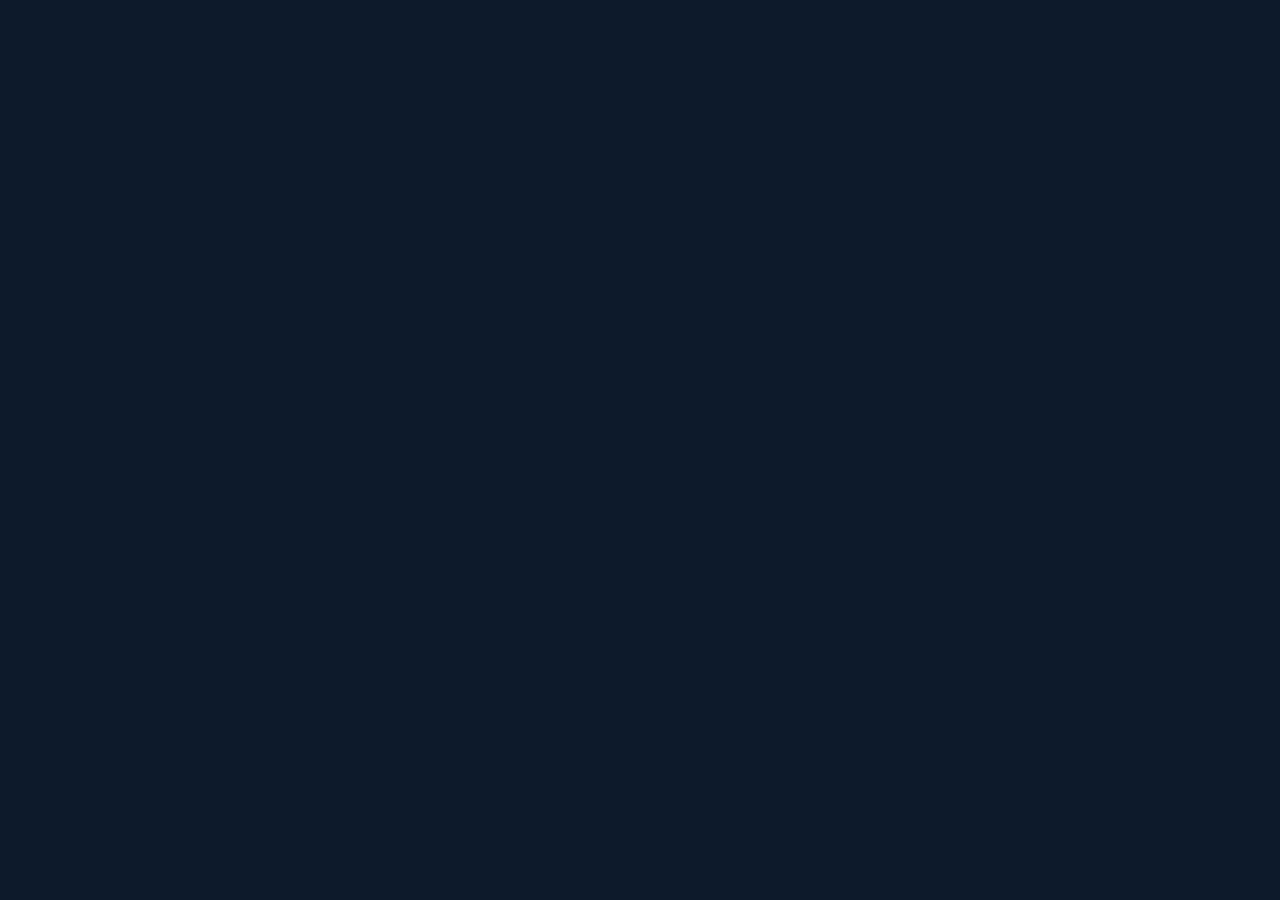
==== features.html @ 4efe016e "Added features page" ====
<!DOCTYPE html>
<html lang="en">

<head>
    <meta charset="UTF-8">
    <meta name="viewport" content="width=device-width, initial-scale=1">

    <title> Features </title>

    <!-- Loads the fonts from Google Fonts (needs internet) -->
    <link href="https://fonts.googleapis.com/css2?family=IBM+Plex+Mono&family=IBM+Plex+Sans:wght@400;500;600&display=swap" rel="stylesheet">

    <!-- External CSS stylesheet -->
    <link rel="stylesheet" href="style.css">

</head>
---- style.css ----
/* GENERAL STYLES */
        /* ---------- Colors ---------- */
                :root {
                    --background: #0d1a2b;   /* dark blue page background */
                    --text: #eef2f8;         /* light blue text */
                    --gray: #9fb0c6;         /* softer text */
                    --line: #1c2c44;         /* thin separator lines */
                    --green: #9efff4;        /* accent green */
                    --green-dark: #3fd1c0;   /* button green */
                }
        /* ---------- Basic Setup ---------- */
                * {
                    margin: 0;
                    padding: 0;
                    box-sizing: border-box;
                }

                body {
                    font-family: "IBM Plex Sans", Arial, sans-serif;
                    background-color: var(--background);
                    color: var(--text);
                }

                /* container keeps content centered and not too wide */
                .container {
                    max-width: 1200px;
                    margin: 0 auto; /* auto on the sides = centered */
                    padding: 0 20px;
                }
        /* ---------- Navigation Bar ---------- */
                .navbar {
                    display: flex;                  /* flex = children are side by side */
                    justify-content: space-between; /* logo left, links right */
                    align-items: center;            /* vertically center children */
                    padding: 24px 0;
                }

                .logo {
                    font-size: 18px;
                    font-weight: 600;
                }

                .nav-links {
                    list-style: none; /* removes bullet pts */
                    display: flex;
                    gap: 28px;        /* space between links */
                }

                .nav-links a {
                    color: var(--gray);
                    text-decoration: none; /* removes underline */
                    padding-bottom: 6px;   /* underline */
                }

                .nav-links a.active {
                    color: var(--text);
                    border-bottom: 2px solid var(--green); /* green line under "Home" */
                }
        /* ---------- Hero Section ---------- */
                .hero {
                    display: flex;
                    justify-content: space-between;
                    gap: 40px;
                    padding: 70px 0 90px;
                }

                .hero-left {
                    flex: 1; /* takes up remaining space */
                }

                h1 {
                    font-size: 60px;
                    font-weight: 500;
                    line-height: 1.1;
                }

                /* the green word "noticed." */
                .green-text {
                    color: var(--green);
                }

                .subtitle {
                    color: var(--gray);
                    font-size: 20px;
                    margin: 28px 0 34px;  /* top, sides, bottom */
                }

        /* ---------- Buttons ---------- */
                .buttons {
                    display: flex;
                    gap: 12px;
                }

                .button {
                    padding: 14px 24px;
                    border-radius: 6px;   /* rounded corners */
                    border: 1px solid var(--line);
                    color: var(--text);
                    text-decoration: none; /* removes underline */
                    font-size: 17px;
                }

                .button-green {
                    background-color: var(--green-dark);
                    border-color: var(--green-dark);
                }

        /* ---------- Score Panel ---------- */
                .score-panel {
                    width: 340px;
                    padding-top: 40px;
                }

                /* small uppercase labels: "RÉSUMÉ SCORE", "FIND", "BUILD", "SHOW" */
                .small-label {
                    font-family: "IBM Plex Mono", monospace;
                    font-size: 13px;
                    letter-spacing: 2px;
                    text-transform: uppercase;
                    color: var(--gray);
                }

                .big-number {
                    font-size: 68px;
                    font-weight: 500;
                    margin: 4px 0 28px;
                }

        /* ---------- 3 columns at the bottom ---------- */
                .features {
                    display: flex;
                    gap: 24px;
                    border-top: 1px solid var(--line); /* thin line above the section */
                    padding: 32px 0 60px;
                }

                .feature {
                    flex: 1; /* all 3 columns get the same width */
                }

                .feature h3 {
                    font-size: 18px;
                    margin: 10px 0 8px;
                }

                .feature p {
                    color: var(--gray);
                    font-size: 18px;
                }

        /* ---------- Phone version ---------- */
                /* media query for screens smaller than 800px */
                @media (max-width: 800px) {
                    .navbar,
                    .hero,
                    .features {
                        flex-direction: column;   /* stack things vertically instead of side by side */
                    }

                    .navbar {
                        align-items: flex-start;
                        gap: 16px;
                    }

                    .score-panel {
                        width: 100%;
                        padding-top: 0;
                    }

                    h1 {
                        font-size: 44px;
                    }
                }
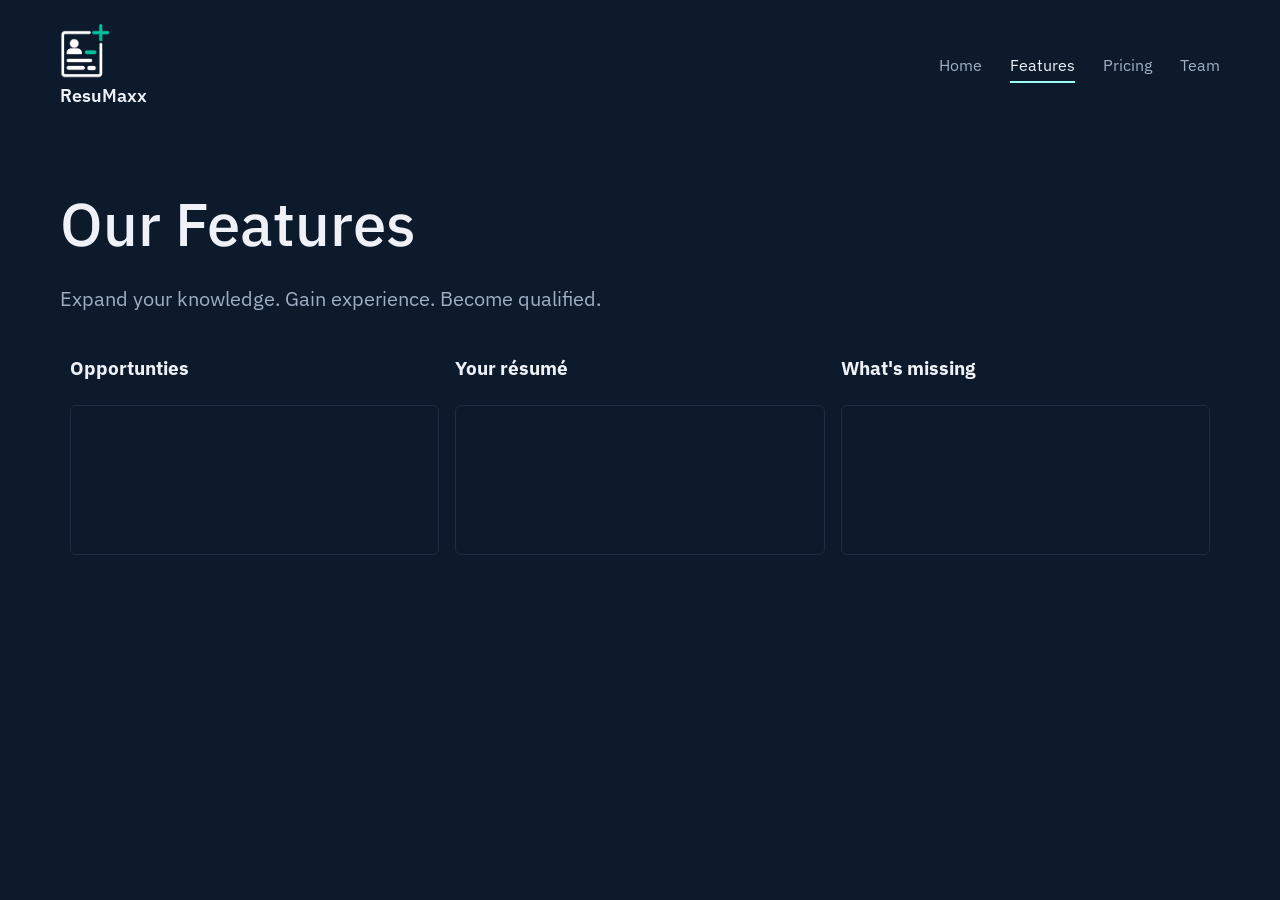
==== commit 67a18801: "Added multiple things 1. Added content to features page 2. Added more styling options in css file li" ====
--- a/features.html
+++ b/features.html
@@ -16,6 +16,50 @@
 
 </head>
 
+<div class="container">
 
+    <!-- Navigation Bar -->
+    <div class="navbar">
+        <div class = "logo"> 
+            <img src="UI-Images/ResuMaxx-Icon.png" alt="ResuMaxx Icon UI" width= "50">
+            <div class="logo">ResuMaxx</div>
+        </div>
 
+        <ul class="nav-links">
+            <li><a href="#">Home</a></li>
+            <li><a href="#features" class="active">Features</a></li>
+            <li><a href="#pricing">Pricing</a></li>
+            <li><a href="#team">Team</a></li>
+        </ul>
 
+         
+    </div>
+
+    <!-- the Hero section -->
+    <div class="hero-left">
+            <br> <br> <br>
+            <h1> Our Features</h1>
+            <p class="subtitle">
+                Expand your knowledge. Gain experience. Become qualified.
+            </p>
+    </div>
+
+    <!-- Features container -->
+    <div class="column-container"> 
+
+        <div class="row-container"> 
+            <h3 class = "hero-left"> Opportunties</h3>
+            <h3 class = "hero-left"> Your résumé</h3>
+            <h3 class = "hero-left"> What's missing</h3>
+        </div>  
+
+        <div class="row-container"> 
+            <div class = "box" >  </div>
+            <div class = "box"> </div>
+            <div class = "box"> </div>
+        </div>
+
+       
+        
+
+    </div>
--- a/style.css
+++ b/style.css
@@ -27,6 +27,20 @@
                     margin: 0 auto; /* auto on the sides = centered */
                     padding: 0 20px;
                 }
+                /* **container that makes elements side by side */
+                .row-container{
+                    display: flex;
+                    flex-direction: row;
+                    padding: 10px;
+                    gap: 16px;  
+                }
+                
+                /* container that stakcs elemtns */
+                .column-container{
+                    display: flex;
+                    flex-direction: column;
+                    gap: 5px;  
+                }
         /* ---------- Navigation Bar ---------- */
                 .navbar {
                     display: flex;                  /* flex = children are side by side */
@@ -172,3 +186,15 @@
                     }
                 }
 
+        /* ---------- ** Box Containers  ---------- */
+                
+                .box{
+                    display: flex;
+                    flex: 1 auto;
+                    padding: 10px;
+                    border-radius: 6px;
+                    border: 1px solid var(--line);
+                    font-size: 17px;
+                    min-height: 150px;
+                }
+
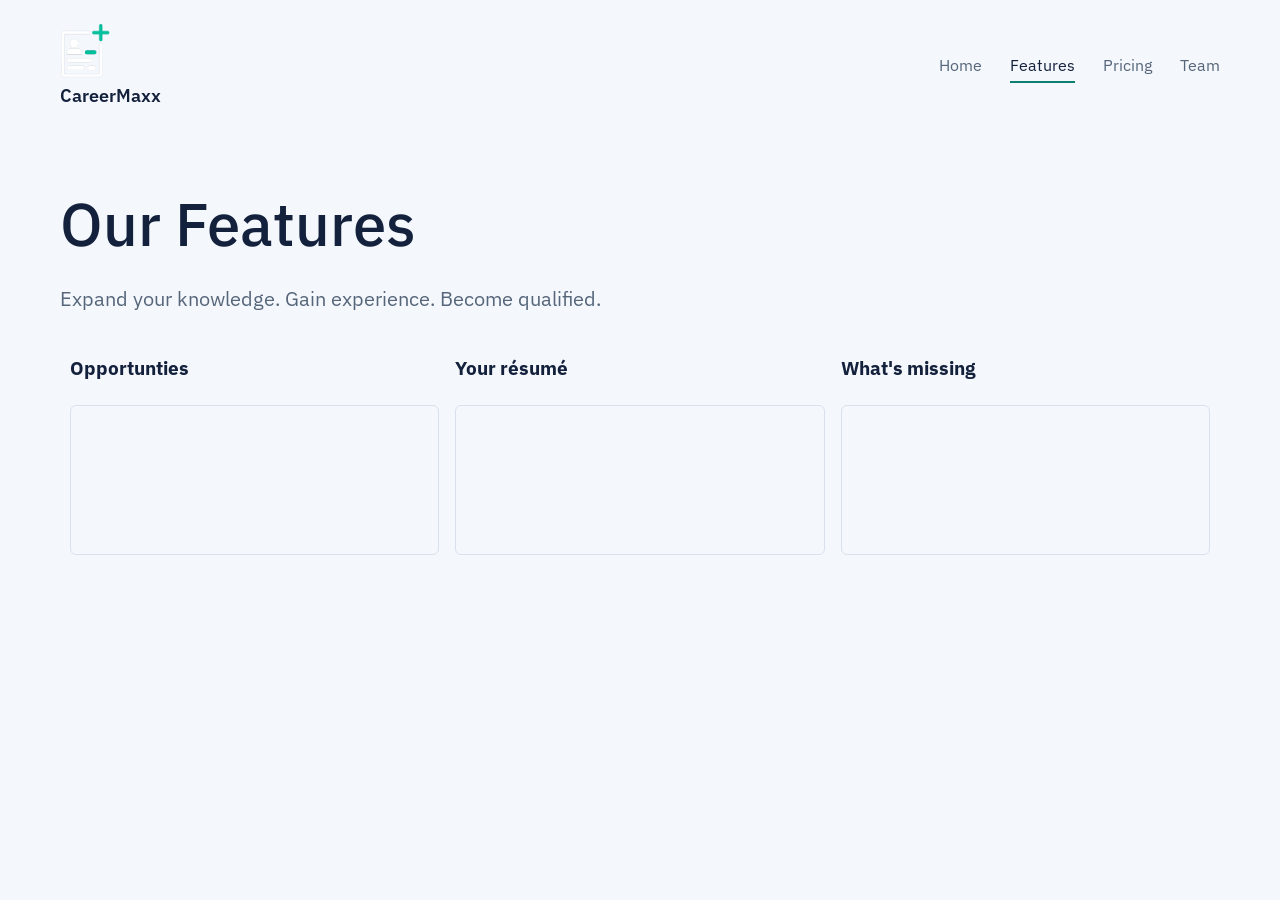
==== commit b443dfa9: "1. project's name changed to CareerMaxx, 2. color palette light 3. added more dynamic to the home pa" ====
--- a/features.html
+++ b/features.html
@@ -16,20 +16,22 @@
 
 </head>
 
+<body>
+
 <div class="container">
 
     <!-- Navigation Bar -->
     <div class="navbar">
         <div class = "logo"> 
             <img src="UI-Images/ResuMaxx-Icon.png" alt="ResuMaxx Icon UI" width= "50">
-            <div class="logo">ResuMaxx</div>
+            <div class="logo">CareerMaxx</div>
         </div>
 
         <ul class="nav-links">
-            <li><a href="#">Home</a></li>
-            <li><a href="#features" class="active">Features</a></li>
-            <li><a href="#pricing">Pricing</a></li>
-            <li><a href="#team">Team</a></li>
+            <li><a href="index.html" >Home</a></li>
+            <li><a href="features.html" class="active">Features</a></li>
+            <li><a href="pricing.html">Pricing</a></li>
+            <li><a href="team.html">Team</a></li>
         </ul>
 
          
@@ -59,7 +61,9 @@
             <div class = "box"> </div>
         </div>
 
-       
-        
 
     </div>
+
+    </div>
+</body>
+</html>
--- a/style.css
+++ b/style.css
@@ -1,11 +1,11 @@
 /* GENERAL STYLES */
         /* ---------- Colors ---------- */
                 :root {
-                    --background: #0d1a2b;   /* dark blue page background */
-                    --text: #eef2f8;         /* light blue text */
-                    --gray: #9fb0c6;         /* softer text */
-                    --line: #1c2c44;         /* thin separator lines */
-                    --green: #9efff4;        /* accent green */
+                    --background: #f4f7fb;   /* light page background */
+                    --text: #14213d;         /* dark blue text */
+                    --gray: #55657a;         /* softer text */
+                    --line: #d9e2ec;         /* thin separator lines */
+                    --green: #0b7f72;        /* accent green */
                     --green-dark: #3fd1c0;   /* button green */
                 }
         /* ---------- Basic Setup ---------- */
@@ -32,14 +32,14 @@
                     display: flex;
                     flex-direction: row;
                     padding: 10px;
-                    gap: 16px;  
-                }
-                
+                    gap: 16px;
+                }
+
                 /* container that stakcs elemtns */
                 .column-container{
                     display: flex;
                     flex-direction: column;
-                    gap: 5px;  
+                    gap: 5px;
                 }
         /* ---------- Navigation Bar ---------- */
                 .navbar {
@@ -144,12 +144,24 @@
                 .features {
                     display: flex;
                     gap: 24px;
-                    border-top: 1px solid var(--line); /* thin line above the section */
-                    padding: 32px 0 60px;
-                }
-
+                    padding: 14px 0;
+                }
+
+                /* each column is now a white box */
                 .feature {
                     flex: 1; /* all 3 columns get the same width */
+                    background-color: white;
+                    border: 1px solid var(--line);
+                    border-radius: 12px;
+                    padding: 26px;
+                    transition: transform 0.3s ease, box-shadow 0.3s ease;
+                    animation: fadeUp 0.7s ease both;
+                }
+
+                /* box moves up a little when the mouse is on it */
+                .feature:hover {
+                    transform: translateY(-5px);
+                    box-shadow: 0 10px 24px rgba(20, 33, 61, 0.12);
                 }
 
                 .feature h3 {
@@ -187,7 +199,7 @@
                 }
 
         /* ---------- ** Box Containers  ---------- */
-                
+
                 .box{
                     display: flex;
                     flex: 1 auto;
@@ -198,3 +210,255 @@
                     min-height: 150px;
                 }
 
+        /* ---------- Sign up button in hero ---------- */
+                #openBtn {
+                    padding: 14px 24px;
+                    border-radius: 6px;
+                    border: none;
+                    background-color: var(--green-dark);
+                    color: var(--text);
+                    font-size: 17px;
+                    font-family: "IBM Plex Sans", Arial, sans-serif;
+
+                }
+
+
+        /* ---------- pop-up sign up ---------- */
+                .overlay {
+                    display: none;
+                    position: fixed;
+                    top: 0;
+                    left: 0;
+                    width: 100%;
+                    height: 100%;
+                    background-color: rgba(0, 0, 0, 0.7);
+                    justify-content: center;
+                    align-items: center;
+                    z-index: 1000;
+                }
+
+                .overlay.show {
+                    display: flex;
+                }
+
+                .modal {
+                    background-color: var(--background);
+                    padding: 40px;
+                    border-radius: 12px;
+                    border: 1px solid var(--line);
+                    width: 90%;
+                    max-width: 400px;
+                    position: relative;
+                }
+
+                .modal h2 {
+                    margin-bottom: 24px;
+                    font-size: 28px;
+                }
+
+                .modal input {
+                    display: block;
+                    width: 100%;
+                    margin-bottom: 14px;
+                    padding: 12px;
+                    box-sizing: border-box;
+                    background-color: var(--line);
+                    border: 1px solid var(--line);
+                    border-radius: 6px;
+                    color: var(--text);
+                    font-family: "IBM Plex Sans", Arial, sans-serif;
+                }
+
+                .modal input::placeholder {
+                    color: var(--gray);
+                }
+
+                .modal button[type="submit"] {
+                    width: 100%;
+                    padding: 12px;
+                    margin-top: 10px;
+                    background-color: var(--green-dark);
+                    border: none;
+                    border-radius: 6px;
+                    color: var(--text);
+                    font-size: 16px;
+                    font-weight: 500;
+                    cursor: pointer;
+                    font-family: "IBM Plex Sans", Arial, sans-serif;
+                    transition: all 0.3s ease;
+                }
+
+                .modal button[type="submit"]:hover {
+                    background-color: var(--green);
+                    color: var(--background);
+                }
+
+                .close {
+                    position: absolute;
+                    top: 15px;
+                    right: 20px;
+                    background: none;
+                    border: none;
+                    font-size: 28px;
+                    color: var(--gray);
+                    cursor: pointer;
+                    transition: color 0.3s ease;
+                }
+
+                .close:hover {
+                    color: var(--text);
+                }
+
+        /* ---------- GRAPHICS AND BOXES ---------- */
+
+                /* space at the bottom of every page */
+                .container {
+                    padding-bottom: 60px;
+                }
+
+                /* nimation: things slide up and fade in when the page loads */
+                @keyframes fadeUp {
+                    from {
+                        opacity: 0;
+                        transform: translateY(20px);
+                    }
+                    to {
+                        opacity: 1;
+                        transform: translateY(0);
+                    }
+                }
+
+        /* ---------- Round icons ---------- */
+                .icon {
+                    width: 46px;
+                    height: 46px;
+                    border-radius: 50%;
+                    background-color: #dff5f1;   /* light green circle */
+                    display: flex;
+                    align-items: center;
+                    justify-content: center;
+                    margin-bottom: 16px;
+                    font-weight: 600;
+                    font-size: 18px;
+                    color: var(--green);
+                }
+
+                .icon svg {
+                    width: 22px;
+                    height: 22px;
+                    stroke: var(--green);
+                    fill: none;
+                    stroke-width: 2;
+                    stroke-linecap: round;
+                    stroke-linejoin: round;
+                }
+
+        /* ---------- Score card (home page) ---------- */
+                .score-card {
+                    background-color: white;
+                    border: 1px solid var(--line);
+                    border-radius: 14px;
+                    padding: 24px;
+                    box-shadow: 0 10px 28px rgba(20, 33, 61, 0.10);
+                    animation: fadeUp 0.9s ease both;
+                }
+
+                .ring-row {
+                    display: flex;
+                    align-items: center;
+                    gap: 20px;
+                    margin: 18px 0 20px;
+                }
+
+                /* the circle that shows the score: 72% is green, the rest is gray */
+                .ring {
+                    width: 110px;
+                    height: 110px;
+                    border-radius: 50%;
+                    background: conic-gradient(var(--green-dark) 0 72%, var(--line) 0);
+                    display: flex;
+                    align-items: center;
+                    justify-content: center;
+                    flex-shrink: 0;
+                }
+
+                /* white circle on top of the ring so it looks like a donut */
+                .ring-inner {
+                    width: 82px;
+                    height: 82px;
+                    border-radius: 50%;
+                    background-color: white;
+                    display: flex;
+                    align-items: center;
+                    justify-content: center;
+                    font-size: 34px;
+                    font-weight: 600;
+                }
+
+                .ring-text {
+                    color: var(--gray);
+                    font-size: 15px;
+                }
+
+                .ring-text b {
+                    color: var(--text);
+                    font-size: 18px;
+                }
+
+                /* one line in the gap list */
+                .gap {
+                    display: flex;
+                    justify-content: space-between;
+                    gap: 10px;
+                    background-color: #fff6e0;
+                    border-left: 4px solid #e0a020;
+                    border-radius: 6px;
+                    padding: 9px 12px;
+                    font-size: 14px;
+                }
+
+                .gap span {
+                    color: var(--green);
+                    font-weight: 600;
+                    white-space: nowrap;
+                }
+
+        /* ---------- Numbers row ---------- */
+                .stats {
+                    display: flex;
+                    flex-wrap: wrap;
+                    gap: 20px;
+                    padding: 10px 0 14px;
+                }
+
+                .stat {
+                    flex: 1;
+                    min-width: 200px;
+                    background-color: white;
+                    border: 1px solid var(--line);
+                    border-top: 4px solid var(--green-dark);
+                    border-radius: 12px;
+                    padding: 20px 24px;
+                    animation: fadeUp 0.9s ease both;
+                }
+
+                .stat-number {
+                    font-size: 40px;
+                    font-weight: 500;
+                    margin-bottom: 4px;
+                }
+
+        /* ---------- Team pictures (initials in a circle) ---------- */
+                .avatar {
+                    width: 64px;
+                    height: 64px;
+                    border-radius: 50%;
+                    background: linear-gradient(135deg, var(--green-dark), var(--green));
+                    color: white;
+                    display: flex;
+                    align-items: center;
+                    justify-content: center;
+                    font-size: 22px;
+                    font-weight: 600;
+                    margin-bottom: 16px;
+                }
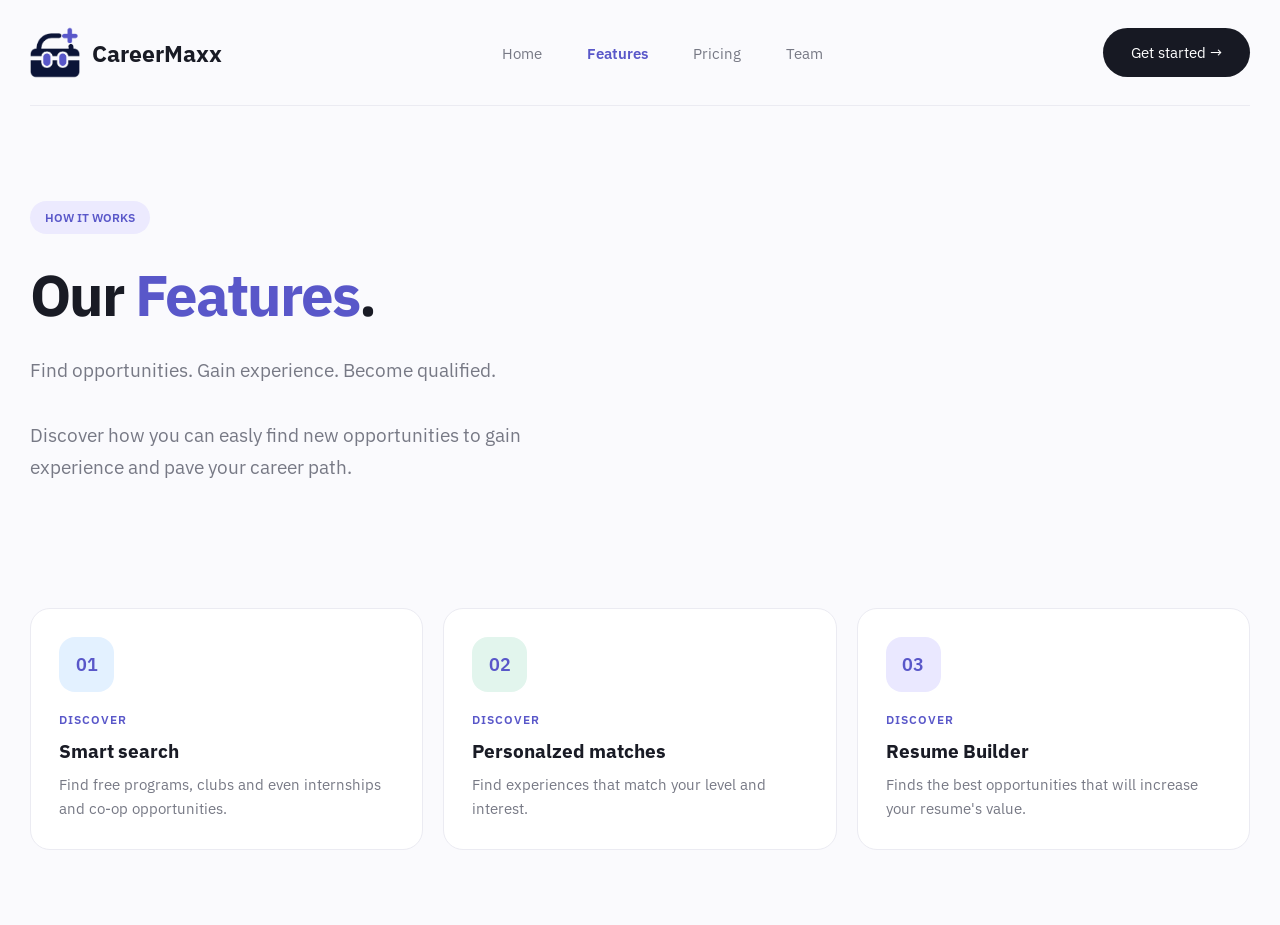
==== commit ecfd34c1: "Updated features page to match home template and theme + Added new feature boxes + Created new  Care" ====
--- a/features.html
+++ b/features.html
@@ -22,44 +22,82 @@
 
     <!-- Navigation Bar -->
     <div class="navbar">
-        <div class = "logo"> 
-            <img src="UI-Images/ResuMaxx-Icon.png" alt="ResuMaxx Icon UI" width= "50">
-            <div class="logo">CareerMaxx</div>
+
+        <div class="logo">
+            <img src="UI-Images/CareerMaxx-Icon.png" alt="ResuMaxx Icon UI" width= "50">
+            CareerMaxx
         </div>
 
         <ul class="nav-links">
             <li><a href="index.html" >Home</a></li>
-            <li><a href="features.html" class="active">Features</a></li>
+            <li><a href="features.html"class="active">Features</a></li>
             <li><a href="pricing.html">Pricing</a></li>
             <li><a href="team.html">Team</a></li>
         </ul>
 
-         
+        <button class="button button-dark" id="openBtn">
+            Get started →
+        </button>
+
     </div>
 
-    <!-- the Hero section -->
-    <div class="hero-left">
-            <br> <br> <br>
-            <h1> Our Features</h1>
+    <!-- Hero Section -->
+    <div class="hero">
+
+        <!-- Left side -->
+        <div class="hero-left">
+
+            <div class="tag"> HOW IT WORKS </div>
+            <h1>
+                Our <span class="purple-text">Features</span>.<br>
+            </h1>
+
             <p class="subtitle">
-                Expand your knowledge. Gain experience. Become qualified.
+                Find opportunities. Gain experience. Become qualified.
+                <br><br>
+                Discover how you can easly find new opportunities to gain experience and pave your career path.  
             </p>
+        </div>
+    
     </div>
+
 
     <!-- Features container -->
     <div class="column-container"> 
 
-        <div class="row-container"> 
-            <h3 class = "hero-left"> Opportunties</h3>
-            <h3 class = "hero-left"> Your résumé</h3>
-            <h3 class = "hero-left"> What's missing</h3>
-        </div>  
+        <div class="features">
 
-        <div class="row-container"> 
-            <div class = "box" >  </div>
-            <div class = "box"> </div>
-            <div class = "box"> </div>
+            
+            <div class="feature">
+                <div class="icon blue-icon">01</div>
+                <div class="small-label">DISCOVER</div>
+                <h3> Smart search</h3>
+                <p>
+                    Find free programs, clubs and even internships and co-op opportunities.
+                </p>
+            </div>
+
+            <div class="feature">
+                <div class="icon green-icon">02</div>
+                <div class="small-label">DISCOVER</div>
+                <h3> Personalzed matches </h3>
+                <p>
+                    Find experiences that match your level and interest. 
+                </p>
+            </div>
+
+            <div class="feature">
+                <div class="icon purple-icon">03 </div>
+                <div class="small-label"> DISCOVER </div>
+                <h3> Resume Builder </h3>
+                <p>
+                    Finds the best opportunities that will increase your resume's value.
+                </p>
+            </div>
+
         </div>
+
+        
 
 
     </div>
--- a/style.css
+++ b/style.css
@@ -1,464 +1,604 @@
-/* GENERAL STYLES */
-        /* ---------- Colors ---------- */
-                :root {
-                    --background: #f4f7fb;   /* light page background */
-                    --text: #14213d;         /* dark blue text */
-                    --gray: #55657a;         /* softer text */
-                    --line: #d9e2ec;         /* thin separator lines */
-                    --green: #0b7f72;        /* accent green */
-                    --green-dark: #3fd1c0;   /* button green */
-                }
-        /* ---------- Basic Setup ---------- */
-                * {
-                    margin: 0;
-                    padding: 0;
-                    box-sizing: border-box;
-                }
-
-                body {
-                    font-family: "IBM Plex Sans", Arial, sans-serif;
-                    background-color: var(--background);
-                    color: var(--text);
-                }
-
-                /* container keeps content centered and not too wide */
-                .container {
-                    max-width: 1200px;
-                    margin: 0 auto; /* auto on the sides = centered */
-                    padding: 0 20px;
-                }
-                /* **container that makes elements side by side */
-                .row-container{
-                    display: flex;
-                    flex-direction: row;
-                    padding: 10px;
-                    gap: 16px;
-                }
-
-                /* container that stakcs elemtns */
-                .column-container{
-                    display: flex;
-                    flex-direction: column;
-                    gap: 5px;
-                }
-        /* ---------- Navigation Bar ---------- */
-                .navbar {
-                    display: flex;                  /* flex = children are side by side */
-                    justify-content: space-between; /* logo left, links right */
-                    align-items: center;            /* vertically center children */
-                    padding: 24px 0;
-                }
-
-                .logo {
-                    font-size: 18px;
-                    font-weight: 600;
-                }
-
-                .nav-links {
-                    list-style: none; /* removes bullet pts */
-                    display: flex;
-                    gap: 28px;        /* space between links */
-                }
-
-                .nav-links a {
-                    color: var(--gray);
-                    text-decoration: none; /* removes underline */
-                    padding-bottom: 6px;   /* underline */
-                }
-
-                .nav-links a.active {
-                    color: var(--text);
-                    border-bottom: 2px solid var(--green); /* green line under "Home" */
-                }
-        /* ---------- Hero Section ---------- */
-                .hero {
-                    display: flex;
-                    justify-content: space-between;
-                    gap: 40px;
-                    padding: 70px 0 90px;
-                }
-
-                .hero-left {
-                    flex: 1; /* takes up remaining space */
-                }
-
-                h1 {
-                    font-size: 60px;
-                    font-weight: 500;
-                    line-height: 1.1;
-                }
-
-                /* the green word "noticed." */
-                .green-text {
-                    color: var(--green);
-                }
-
-                .subtitle {
-                    color: var(--gray);
-                    font-size: 20px;
-                    margin: 28px 0 34px;  /* top, sides, bottom */
-                }
-
-        /* ---------- Buttons ---------- */
-                .buttons {
-                    display: flex;
-                    gap: 12px;
-                }
-
-                .button {
-                    padding: 14px 24px;
-                    border-radius: 6px;   /* rounded corners */
-                    border: 1px solid var(--line);
-                    color: var(--text);
-                    text-decoration: none; /* removes underline */
-                    font-size: 17px;
-                }
-
-                .button-green {
-                    background-color: var(--green-dark);
-                    border-color: var(--green-dark);
-                }
-
-        /* ---------- Score Panel ---------- */
-                .score-panel {
-                    width: 340px;
-                    padding-top: 40px;
-                }
-
-                /* small uppercase labels: "RÉSUMÉ SCORE", "FIND", "BUILD", "SHOW" */
-                .small-label {
-                    font-family: "IBM Plex Mono", monospace;
-                    font-size: 13px;
-                    letter-spacing: 2px;
-                    text-transform: uppercase;
-                    color: var(--gray);
-                }
-
-                .big-number {
-                    font-size: 68px;
-                    font-weight: 500;
-                    margin: 4px 0 28px;
-                }
-
-        /* ---------- 3 columns at the bottom ---------- */
-                .features {
-                    display: flex;
-                    gap: 24px;
-                    padding: 14px 0;
-                }
-
-                /* each column is now a white box */
-                .feature {
-                    flex: 1; /* all 3 columns get the same width */
-                    background-color: white;
-                    border: 1px solid var(--line);
-                    border-radius: 12px;
-                    padding: 26px;
-                    transition: transform 0.3s ease, box-shadow 0.3s ease;
-                    animation: fadeUp 0.7s ease both;
-                }
-
-                /* box moves up a little when the mouse is on it */
-                .feature:hover {
-                    transform: translateY(-5px);
-                    box-shadow: 0 10px 24px rgba(20, 33, 61, 0.12);
-                }
-
-                .feature h3 {
-                    font-size: 18px;
-                    margin: 10px 0 8px;
-                }
-
-                .feature p {
-                    color: var(--gray);
-                    font-size: 18px;
-                }
-
-        /* ---------- Phone version ---------- */
-                /* media query for screens smaller than 800px */
-                @media (max-width: 800px) {
-                    .navbar,
-                    .hero,
-                    .features {
-                        flex-direction: column;   /* stack things vertically instead of side by side */
-                    }
-
-                    .navbar {
-                        align-items: flex-start;
-                        gap: 16px;
-                    }
-
-                    .score-panel {
-                        width: 100%;
-                        padding-top: 0;
-                    }
-
-                    h1 {
-                        font-size: 44px;
-                    }
-                }
-
-        /* ---------- ** Box Containers  ---------- */
-
-                .box{
-                    display: flex;
-                    flex: 1 auto;
-                    padding: 10px;
-                    border-radius: 6px;
-                    border: 1px solid var(--line);
-                    font-size: 17px;
-                    min-height: 150px;
-                }
-
-        /* ---------- Sign up button in hero ---------- */
-                #openBtn {
-                    padding: 14px 24px;
-                    border-radius: 6px;
-                    border: none;
-                    background-color: var(--green-dark);
-                    color: var(--text);
-                    font-size: 17px;
-                    font-family: "IBM Plex Sans", Arial, sans-serif;
-
-                }
-
-
-        /* ---------- pop-up sign up ---------- */
-                .overlay {
-                    display: none;
-                    position: fixed;
-                    top: 0;
-                    left: 0;
-                    width: 100%;
-                    height: 100%;
-                    background-color: rgba(0, 0, 0, 0.7);
-                    justify-content: center;
-                    align-items: center;
-                    z-index: 1000;
-                }
-
-                .overlay.show {
-                    display: flex;
-                }
-
-                .modal {
-                    background-color: var(--background);
-                    padding: 40px;
-                    border-radius: 12px;
-                    border: 1px solid var(--line);
-                    width: 90%;
-                    max-width: 400px;
-                    position: relative;
-                }
-
-                .modal h2 {
-                    margin-bottom: 24px;
-                    font-size: 28px;
-                }
-
-                .modal input {
-                    display: block;
-                    width: 100%;
-                    margin-bottom: 14px;
-                    padding: 12px;
-                    box-sizing: border-box;
-                    background-color: var(--line);
-                    border: 1px solid var(--line);
-                    border-radius: 6px;
-                    color: var(--text);
-                    font-family: "IBM Plex Sans", Arial, sans-serif;
-                }
-
-                .modal input::placeholder {
-                    color: var(--gray);
-                }
-
-                .modal button[type="submit"] {
-                    width: 100%;
-                    padding: 12px;
-                    margin-top: 10px;
-                    background-color: var(--green-dark);
-                    border: none;
-                    border-radius: 6px;
-                    color: var(--text);
-                    font-size: 16px;
-                    font-weight: 500;
-                    cursor: pointer;
-                    font-family: "IBM Plex Sans", Arial, sans-serif;
-                    transition: all 0.3s ease;
-                }
-
-                .modal button[type="submit"]:hover {
-                    background-color: var(--green);
-                    color: var(--background);
-                }
-
-                .close {
-                    position: absolute;
-                    top: 15px;
-                    right: 20px;
-                    background: none;
-                    border: none;
-                    font-size: 28px;
-                    color: var(--gray);
-                    cursor: pointer;
-                    transition: color 0.3s ease;
-                }
-
-                .close:hover {
-                    color: var(--text);
-                }
-
-        /* ---------- GRAPHICS AND BOXES ---------- */
-
-                /* space at the bottom of every page */
-                .container {
-                    padding-bottom: 60px;
-                }
-
-                /* nimation: things slide up and fade in when the page loads */
-                @keyframes fadeUp {
-                    from {
-                        opacity: 0;
-                        transform: translateY(20px);
-                    }
-                    to {
-                        opacity: 1;
-                        transform: translateY(0);
-                    }
-                }
-
-        /* ---------- Round icons ---------- */
-                .icon {
-                    width: 46px;
-                    height: 46px;
-                    border-radius: 50%;
-                    background-color: #dff5f1;   /* light green circle */
-                    display: flex;
-                    align-items: center;
-                    justify-content: center;
-                    margin-bottom: 16px;
-                    font-weight: 600;
-                    font-size: 18px;
-                    color: var(--green);
-                }
-
-                .icon svg {
-                    width: 22px;
-                    height: 22px;
-                    stroke: var(--green);
-                    fill: none;
-                    stroke-width: 2;
-                    stroke-linecap: round;
-                    stroke-linejoin: round;
-                }
-
-        /* ---------- Score card (home page) ---------- */
-                .score-card {
-                    background-color: white;
-                    border: 1px solid var(--line);
-                    border-radius: 14px;
-                    padding: 24px;
-                    box-shadow: 0 10px 28px rgba(20, 33, 61, 0.10);
-                    animation: fadeUp 0.9s ease both;
-                }
-
-                .ring-row {
-                    display: flex;
-                    align-items: center;
-                    gap: 20px;
-                    margin: 18px 0 20px;
-                }
-
-                /* the circle that shows the score: 72% is green, the rest is gray */
-                .ring {
-                    width: 110px;
-                    height: 110px;
-                    border-radius: 50%;
-                    background: conic-gradient(var(--green-dark) 0 72%, var(--line) 0);
-                    display: flex;
-                    align-items: center;
-                    justify-content: center;
-                    flex-shrink: 0;
-                }
-
-                /* white circle on top of the ring so it looks like a donut */
-                .ring-inner {
-                    width: 82px;
-                    height: 82px;
-                    border-radius: 50%;
-                    background-color: white;
-                    display: flex;
-                    align-items: center;
-                    justify-content: center;
-                    font-size: 34px;
-                    font-weight: 600;
-                }
-
-                .ring-text {
-                    color: var(--gray);
-                    font-size: 15px;
-                }
-
-                .ring-text b {
-                    color: var(--text);
-                    font-size: 18px;
-                }
-
-                /* one line in the gap list */
-                .gap {
-                    display: flex;
-                    justify-content: space-between;
-                    gap: 10px;
-                    background-color: #fff6e0;
-                    border-left: 4px solid #e0a020;
-                    border-radius: 6px;
-                    padding: 9px 12px;
-                    font-size: 14px;
-                }
-
-                .gap span {
-                    color: var(--green);
-                    font-weight: 600;
-                    white-space: nowrap;
-                }
-
-        /* ---------- Numbers row ---------- */
-                .stats {
-                    display: flex;
-                    flex-wrap: wrap;
-                    gap: 20px;
-                    padding: 10px 0 14px;
-                }
-
-                .stat {
-                    flex: 1;
-                    min-width: 200px;
-                    background-color: white;
-                    border: 1px solid var(--line);
-                    border-top: 4px solid var(--green-dark);
-                    border-radius: 12px;
-                    padding: 20px 24px;
-                    animation: fadeUp 0.9s ease both;
-                }
-
-                .stat-number {
-                    font-size: 40px;
-                    font-weight: 500;
-                    margin-bottom: 4px;
-                }
-
-        /* ---------- Team pictures (initials in a circle) ---------- */
-                .avatar {
-                    width: 64px;
-                    height: 64px;
-                    border-radius: 50%;
-                    background: linear-gradient(135deg, var(--green-dark), var(--green));
-                    color: white;
-                    display: flex;
-                    align-items: center;
-                    justify-content: center;
-                    font-size: 22px;
-                    font-weight: 600;
-                    margin-bottom: 16px;
-                }+
+/* ---------- Colors ---------- */
+
+:root {
+    --background: #fafafd;
+    --text: #191b25;
+    --gray: #777985;
+    --line: #ebebf2;
+    --purple: #5957c9;
+    --light-purple: #eceafe;
+    --dark: #171923;
+}
+
+/* ---------- Basic Setup ---------- */
+
+* {
+    margin: 0;
+    padding: 0;
+    box-sizing: border-box;
+}
+
+body {
+    font-family: "IBM Plex Sans", Arial, sans-serif;
+    background-color: var(--background);
+    color: var(--text);
+}
+
+/* Main container */
+
+.container {
+    max-width: 1400px;
+    margin: 0 auto;
+    padding: 0 30px 60px;
+}
+
+/* Containers */
+
+.row-container {
+    display: flex;
+    flex-direction: row;
+    gap: 16px;
+}
+
+.column-container {
+    display: flex;
+    flex-direction: column;
+    gap: 10px;
+}
+
+/* ---------- Navigation Bar ---------- */
+
+.navbar {
+    display: flex;
+    justify-content: space-between;
+    align-items: center;
+    padding: 26px 0;
+    border-bottom: 1px solid var(--line);
+}
+
+.logo {
+    display: flex;
+    align-items: center;
+    gap: 12px;
+    font-size: 23px;
+    font-weight: 700;
+}
+
+/* Purple square beside the logo */
+
+.logo-icon {
+    width: 40px;
+    height: 40px;
+    background-color: var(--purple);
+    color: white;
+    border-radius: 12px;
+    display: flex;
+    align-items: center;
+    justify-content: center;
+    font-size: 22px;
+}
+
+.nav-links {
+    list-style: none;
+    display: flex;
+    gap: 45px;
+}
+
+.nav-links a {
+    color: var(--gray);
+    text-decoration: none;
+    font-size: 15px;
+}
+
+.nav-links a:hover {
+    color: var(--purple);
+}
+
+.nav-links a.active {
+    color: var(--purple);
+    font-weight: 600;
+}
+
+/* ---------- Buttons ---------- */
+
+.buttons {
+    display: flex;
+    gap: 12px;
+}
+
+.button {
+    display: inline-block;
+    padding: 15px 28px;
+    border-radius: 30px;
+    border: none;
+    text-decoration: none;
+    font-size: 15px;
+    font-family: inherit;
+    cursor: pointer;
+    text-align: center;
+}
+
+.button-dark {
+    background-color: var(--dark);
+    color: white;
+}
+
+.button-dark:hover {
+    background-color: var(--purple);
+}
+
+/* ---------- Hero Section ---------- */
+
+.hero {
+    display: flex;
+    justify-content: space-between;
+    align-items: center;
+    gap: 70px;
+    padding: 95px 0 80px;
+}
+
+.hero-left {
+    flex: 1;
+}
+
+h1 {
+    font-size: 58px;
+    font-weight: 700;
+    line-height: 1.15;
+    letter-spacing: -2px;
+}
+
+.purple-text {
+    color: var(--purple);
+}
+
+/* Small lavender label */
+
+.tag {
+    display: inline-block;
+    background-color: var(--light-purple);
+    color: var(--purple);
+    padding: 9px 15px;
+    border-radius: 30px;
+    font-size: 12px;
+    font-weight: 600;
+    margin-bottom: 28px;
+}
+
+.subtitle {
+    color: var(--gray);
+    font-size: 19px;
+    line-height: 1.7;
+    margin: 25px 0 30px;
+    max-width: 570px;
+}
+
+.small-note {
+    color: var(--gray);
+    font-size: 13px;
+    margin-top: 20px;
+}
+
+/* ---------- Résumé Score Panel ---------- */
+
+.score-panel {
+    flex: 1;
+    max-width: 550px;
+    background-color: #f1f2f8;
+    border-radius: 28px;
+    padding: 30px;
+}
+
+/* White score card */
+
+.score-card {
+    background-color: white;
+    border: 1px solid var(--line);
+    border-radius: 22px;
+    padding: 30px;
+}
+
+.score-card h2 {
+    font-size: 25px;
+    margin: 14px 0 8px;
+}
+
+.card-description {
+    color: var(--gray);
+    font-size: 14px;
+    line-height: 1.6;
+    margin-bottom: 20px;
+}
+
+.small-label {
+    font-size: 12px;
+    font-weight: 600;
+    letter-spacing: 1px;
+    color: var(--purple);
+}
+
+/* Score circle */
+
+.ring-row {
+    display: flex;
+    align-items: center;
+    gap: 25px;
+    margin: 28px 0;
+    padding: 20px;
+    border: 1px solid var(--line);
+    border-radius: 16px;
+}
+
+.ring {
+    width: 110px;
+    height: 110px;
+    border-radius: 50%;
+    background: conic-gradient(
+        var(--purple) 0 72%,
+        var(--light-purple) 72% 100%
+    );
+    display: flex;
+    align-items: center;
+    justify-content: center;
+    flex-shrink: 0;
+}
+
+.ring-inner {
+    width: 85px;
+    height: 85px;
+    border-radius: 50%;
+    background-color: white;
+    display: flex;
+    align-items: center;
+    justify-content: center;
+    font-size: 34px;
+    font-weight: 700;
+}
+
+.ring-text b {
+    font-size: 18px;
+}
+
+.ring-text p {
+    color: var(--gray);
+    font-size: 14px;
+    margin-top: 7px;
+}
+
+/* Résumé gap list */
+
+.gap {
+    display: flex;
+    justify-content: space-between;
+    gap: 15px;
+    background-color: #f8f8fc;
+    padding: 13px 15px;
+    border-radius: 10px;
+    font-size: 13px;
+}
+
+.gap span {
+    color: var(--purple);
+    font-weight: 600;
+}
+
+.example-note {
+    color: var(--gray);
+    font-size: 11px;
+    margin-top: 18px;
+    text-align: center;
+}
+
+/* ---------- Section Headings ---------- */
+
+.section-heading {
+    margin: 65px 0 25px;
+}
+
+.section-heading .tag {
+    margin-bottom: 15px;
+}
+
+.section-heading h2 {
+    font-size: 34px;
+    margin-bottom: 10px;
+}
+
+.section-heading p {
+    color: var(--gray);
+    font-size: 16px;
+}
+
+/* ---------- Features ---------- */
+
+.features {
+    display: flex;
+    gap: 20px;
+    padding: 15px 0;
+}
+
+.feature {
+    flex: 1;
+    background-color: white;
+    border: 1px solid var(--line);
+    border-radius: 20px;
+    padding: 28px;
+    transition: transform 0.3s ease;
+}
+
+/* Small movement when hovering */
+
+.feature:hover {
+    transform: translateY(-5px);
+}
+
+.feature h3 {
+    font-size: 19px;
+    margin: 12px 0 10px;
+}
+
+.feature p {
+    color: var(--gray);
+    font-size: 15px;
+    line-height: 1.6;
+}
+
+/* ---------- Pastel Icons ---------- */
+
+.icon {
+    width: 55px;
+    height: 55px;
+    border-radius: 16px;
+    display: flex;
+    align-items: center;
+    justify-content: center;
+    margin-bottom: 20px;
+    font-size: 18px;
+    font-weight: 600;
+    color: var(--purple);
+}
+
+.purple-icon {
+    background-color: #eae8ff;
+}
+
+.blue-icon {
+    background-color: #e3f1ff;
+}
+
+.green-icon {
+    background-color: #e2f5ed;
+}
+
+.peach-icon {
+    background-color: #fff0e4;
+}
+
+.pink-icon {
+    background-color: #fce7f1;
+}
+
+/* ---------- Team Page ---------- */
+
+.team-intro {
+    padding: 75px 0 30px;
+}
+
+.team-intro h1 {
+    font-size: 45px;
+}
+
+.team-intro .subtitle {
+    margin: 18px 0 10px;
+}
+
+/* Five team cards in one row */
+
+.team-grid {
+    display: flex;
+    gap: 18px;
+}
+
+.team-card {
+    padding: 22px;
+    min-width: 0;
+}
+
+.team-card h3 {
+    font-size: 17px;
+    margin-top: 22px;
+}
+
+.team-card p {
+    font-size: 14px;
+}
+
+/* Round initials for team members */
+
+.avatar {
+    width: 105px;
+    height: 105px;
+    border-radius: 50%;
+    display: flex;
+    align-items: center;
+    justify-content: center;
+    font-size: 25px;
+    font-weight: 600;
+    color: var(--purple);
+    margin: 0 auto 25px;
+}
+
+/* Small line at the bottom of each card */
+
+.card-footer {
+    border-top: 1px solid var(--line);
+    padding-top: 15px;
+    margin-top: 25px;
+    font-size: 12px;
+    color: var(--gray);
+}
+
+/* ---------- Bottom Banner ---------- */
+
+.bottom-banner {
+    background-color: #f0f1f7;
+    border-radius: 20px;
+    padding: 28px;
+    margin-top: 60px;
+}
+
+.bottom-banner h3 {
+    font-size: 19px;
+    margin-bottom: 8px;
+}
+
+.bottom-banner p {
+    color: var(--gray);
+    font-size: 14px;
+}
+
+/* ---------- Sign Up Popup ---------- */
+
+.overlay {
+    display: none;
+    position: fixed;
+    top: 0;
+    left: 0;
+    width: 100%;
+    height: 100%;
+    background-color: rgba(0, 0, 0, 0.5);
+    justify-content: center;
+    align-items: center;
+    z-index: 1000;
+}
+
+.overlay.show {
+    display: flex;
+}
+
+.modal {
+    background-color: white;
+    padding: 35px;
+    border-radius: 20px;
+    width: 90%;
+    max-width: 400px;
+    position: relative;
+}
+
+.modal h2 {
+    margin-bottom: 12px;
+    font-size: 28px;
+}
+
+.modal input {
+    display: block;
+    width: 100%;
+    margin-bottom: 14px;
+    padding: 14px;
+    border: 1px solid var(--line);
+    border-radius: 10px;
+    font-family: inherit;
+    font-size: 14px;
+}
+
+.modal button[type="submit"] {
+    width: 100%;
+    padding: 14px;
+    background-color: var(--dark);
+    color: white;
+    border: none;
+    border-radius: 25px;
+    font-size: 15px;
+    cursor: pointer;
+}
+
+.close {
+    position: absolute;
+    top: 15px;
+    right: 20px;
+    background: none;
+    border: none;
+    font-size: 28px;
+    color: var(--gray);
+    cursor: pointer;
+}
+
+/* ---------- Phone and Tablet Version ---------- */
+
+@media (max-width: 900px) {
+
+    .hero {
+        flex-direction: column;
+        align-items: stretch;
+        padding: 60px 0;
+    }
+
+    .score-panel {
+        max-width: 100%;
+    }
+
+    .features {
+        flex-direction: column;
+    }
+
+    .team-grid {
+        flex-direction: row;
+        flex-wrap: wrap;
+    }
+
+    .team-card {
+        flex: 1 1 200px;
+    }
+
+    h1 {
+        font-size: 43px;
+    }
+
+    .navbar {
+        flex-wrap: wrap;
+        gap: 20px;
+    }
+
+    .nav-links {
+        gap: 20px;
+        flex-wrap: wrap;
+    }
+}
+
+@media (max-width: 500px) {
+
+    .container {
+        padding: 0 18px 40px;
+    }
+
+    .navbar {
+        flex-direction: column;
+        align-items: flex-start;
+    }
+
+    h1 {
+        font-size: 36px;
+    }
+
+    .team-intro h1 {
+        font-size: 36px;
+    }
+
+    .score-panel {
+        padding: 15px;
+    }
+
+    .score-card {
+        padding: 18px;
+    }
+
+    .ring-row {
+        flex-direction: column;
+        text-align: center;
+    }
+
+    .team-card {
+        flex: 1 1 100%;
+    }
+}
